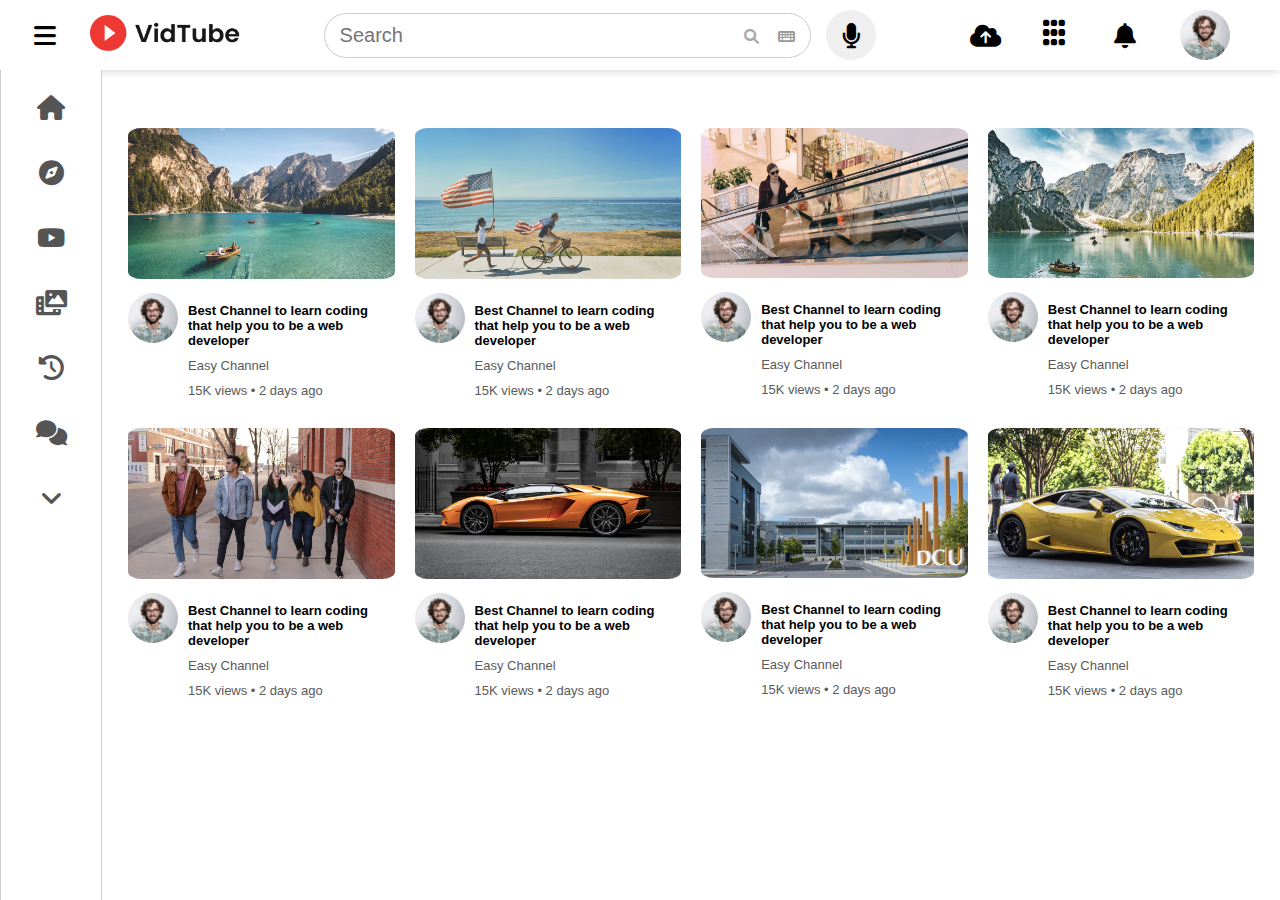
==== index.html @ 940fe359 "Add files via upload" ====
<!-- 
    Tutorial Link : https://www.youtube.com/watch?v=4ykAepVkG5Y
    Channel Name : Easy Tutorials

    Author : Mohamed Radwan
-->

<!DOCTYPE html>
<html lang="en">
<head>
    <meta charset="UTF-8">
    <meta http-equiv="X-UA-Compatible" content="IE=edge">
    <meta name="viewport" content="width=device-width, initial-scale=1.0">
    <link rel="stylesheet" href="css/FontAwesome.css">
    <link rel="stylesheet" href="css/style.css">
    <title>VidTube</title>
</head>
<body>
    <nav>
        <div class="nav-left">
            <i class="menu-icon fa-solid fa-bars"></i>
            <a href="index.html"><img src="images/logo.png" alt=""></a>
        </div>
        <div class="nav-middle">
            <div class="search-box">
                <input type="text" placeholder="Search">
                <i class="search-icon fa-solid fa-magnifying-glass"></i>
                <i class="keyboard-icon fa-solid fa-keyboard"></i>
            </div>
            <i class="search-icon fa-solid fa-magnifying-glass"></i>
            <i class="mic-icon fa-solid fa-microphone"></i>
            
        </div>
        <span class="nav-right">
            <i class="fa-solid fa-cloud-arrow-up"></i>
            <span class="more-icon"></span>
            <i class="fa-solid fa-bell"></i>
            <img src="images/Jack.png" alt="">
        </div>
    </nav>

    <!-- Start Sidebar -->
    <div class="side-bar small-side">
        <div class="shortcut-links">
            <a href="#"><i class="fa-solid fa-house"></i><p>Home</p></a>
            <a href="#"><i class="fa-solid fa-compass"></i><p>Explore</p></a>
            <a href="#"><i class="fa-brands fa-youtube"></i><p>Subscripition</p></a>
            <a href="#"><i class="fa-solid fa-photo-film"></i><p>Libraries</p></a>
            <a href="#"><i class="fa-solid fa-clock-rotate-left"></i><p>History</p></a>
            <a href="#"><i class="fa-solid fa-comments"></i><p>Messages</p></a>
            <a href="#"><i class="fa-solid fa-angle-down"></i><p>Show More</p></a>
        </div>
    </div>
    <!-- End Sidebar -->

    <!-- Start Main -->
    <main class="container">
        <div class="banner">
            <img src="images/banner.png" alt="">
        </div>
        <div class="list-container">
            <div class="vid-list">
                <a href="play-video.html"><img class="thumbnail" src="images/thumbnail1.png" alt=""></a>
                <div class="content">
                    <img src="images/Jack.png" alt="">
                    <div class="vid-info">
                        <a href="play-video.html">Best Channel to learn coding that help you to be a web developer</a>
                        <p class="channel-name">Easy Channel</p>
                        <p>15K views &bull; 2 days ago</p>
                    </div>
                </div>
            </div>
            <div class="vid-list">
                <a href="#"><img class="thumbnail" src="images/thumbnail2.png" alt=""></a>
                <div class="content">
                    <img src="images/Jack.png" alt="">
                    <div class="vid-info">
                        <a href="#">Best Channel to learn coding that help you to be a web developer</a>
                        <p class="channel-name">Easy Channel</p>
                        <p>15K views &bull; 2 days ago</p>
                    </div>
                </div>
            </div>
            <div class="vid-list">
                <a href="#"><img class="thumbnail" src="images/thumbnail3.png" alt=""></a>
                <div class="content">
                    <img src="images/Jack.png" alt="">
                    <div class="vid-info">
                        <a href="#">Best Channel to learn coding that help you to be a web developer</a>
                        <p class="channel-name">Easy Channel</p>
                        <p>15K views &bull; 2 days ago</p>
                    </div>
                </div>
            </div>
            <div class="vid-list">
                <a href="#"><img class="thumbnail" src="images/thumbnail4.png" alt=""></a>
                <div class="content">
                    <img src="images/Jack.png" alt="">
                    <div class="vid-info">
                        <a href="#">Best Channel to learn coding that help you to be a web developer</a>
                        <p class="channel-name">Easy Channel</p>
                        <p>15K views &bull; 2 days ago</p>
                    </div>
                </div>
            </div>
            <div class="vid-list">
                <a href="#"><img class="thumbnail" src="images/thumbnail5.png" alt=""></a>
                <div class="content">
                    <img src="images/Jack.png" alt="">
                    <div class="vid-info">
                        <a href="#">Best Channel to learn coding that help you to be a web developer</a>
                        <p class="channel-name">Easy Channel</p>
                        <p>15K views &bull; 2 days ago</p>
                    </div>
                </div>
            </div>
            <div class="vid-list">
                <a href="#"><img class="thumbnail" src="images/thumbnail6.png" alt=""></a>
                <div class="content">
                    <img src="images/Jack.png" alt="">
                    <div class="vid-info">
                        <a href="#">Best Channel to learn coding that help you to be a web developer</a>
                        <p class="channel-name">Easy Channel</p>
                        <p>15K views &bull; 2 days ago</p>
                    </div>
                </div>
            </div>
            <div class="vid-list">
                <a href="#"><img class="thumbnail" src="images/thumbnail7.png" alt=""></a>
                <div class="content">
                    <img src="images/Jack.png" alt="">
                    <div class="vid-info">
                        <a href="#">Best Channel to learn coding that help you to be a web developer</a>
                        <p class="channel-name">Easy Channel</p>
                        <p>15K views &bull; 2 days ago</p>
                    </div>
                </div>
            </div>
            <div class="vid-list">
                <a href="#"><img class="thumbnail" src="images/thumbnail8.png" alt=""></a>
                <div class="content">
                    <img src="images/Jack.png" alt="">
                    <div class="vid-info">
                        <a href="#">Best Channel to learn coding that help you to be a web developer</a>
                        <p class="channel-name">Easy Channel</p>
                        <p>15K views &bull; 2 days ago</p>
                    </div>
                </div>
            </div>
        </div>
    </main>
    <!-- End Main -->

    <!-- Start SideBar Script -->
    <script>
        var Menu = document.querySelector(".menu-icon");
        var SideBar = document.querySelector(".side-bar");
        var MainSection = document.querySelector(".container");
        Menu.onclick = function(){
            SideBar.classList.toggle("small-side");
            MainSection.classList.toggle("container");
        }
    </script>
</body>
</html>
---- css/style.css ----
/* Public Style */
*{
    box-sizing: border-box;
    padding: 0;
    margin: 0;
}

html{
    scroll-behavior: smooth;
}

body{
    font-family: Arial, Helvetica, sans-serif;
}

/* Start Nav */

nav{
    display: flex;
    justify-content: space-between;
    box-shadow: 0px 0px 10px rgba(0,0,0,0.2);
    padding: 10px 20px;
    position: sticky;
    top: 0;
    /* z-index: 1; */
    background-color: #fff;
}

.nav-left,
.nav-middle,
.nav-right{
    display: flex;
    align-items: center;
}

.nav-left img{
    width: 150px;
    margin-left: 20px;
}

.nav-right img{
    width: 50px;
    border-radius: 50%;
    margin: 0 30px;
}

.nav-left i,
.nav-right i,
.nav-right .more-icon,
.nav-middle .mic-icon,
.nav-middle > .search-icon{
    width: 50px;
    height: 50px;
    border-radius: 50%;
    /* border: 1px solid red; */
    font-size: 25px;
    display: flex;
    justify-content: center;
    align-items: center;
    transition: 0.3s;
}

.nav-right .more-icon{
    margin: 0 20px;
    position: relative;
}

.more-icon::before,
.more-icon::after{
    font-family: "Font Awesome 6 Free";
    font-weight: 900;
    content: "\f58d";
    width: 100%;
    height: 100%;
    padding: 5px;
    position: absolute;
    left: 8px;
}

.more-icon::before{top: 10px;}

.more-icon::after{bottom: -10px;}

.nav-left i:Hover,
.nav-right i:hover,
.nav-right .more-icon:hover,
.nav-middle .mic-icon:hover,
.nav-middle > .search-icon:hover{
    background-color: #DDD;
    cursor: pointer;
}

.nav-middle .search-box{
    border: 1px solid #ccc;
    margin-right: 15px;
    padding: 10px 15px;
    border-radius: 25px;
}

.nav-middle .search-box input{
    width: 400px;
    font-size: 20px;
    border: none;
    outline: none;
    background-color: transparent;
}

.nav-middle .search-icon{
    font-size: 15px;
    margin-right: 15px;
    color: #aaa;
    cursor: pointer;
}

.nav-middle > .search-icon{
    font-size: 25px;
    margin-right: 25px;
    display: none;
}

.nav-middle .search-box .keyboard-icon{
    font-size: 15px;
    color: #999;
    cursor: pointer;
}

.nav-middle .search-box .keyboard-icon:hover{
    color: #000;
}

.nav-middle .mic-icon{
    background-color: #efefef;
}

@media (max-width: 1120px) {
    .nav-middle .search-box{
        display: none;
    }
    .nav-middle > .search-icon{
        display: flex;
    }
}

@media (max-width: 767px){
    .nav-left i,
    .nav-right i,
    .nav-right .more-icon,
    .nav-middle .mic-icon,
    .nav-middle > .search-icon{
        width: 30px;
        height: 30px;
        font-size: 16px;
    }

    .nav-left img{
        width: 70px;
        margin-left: 0px;
    }
    
    .nav-right img{
        width: 30px;
        margin: 0 10px;
    }

    .side-bar{
        display: none;
    }
}

@media (max-width: 550px) {
    .nav-right i, .nav-right .more-icon{
        display: none;
    }
    .nav-middle .mic-icon{
        display: none;
    }
    .nav-middle > .search-icon{
        display: none;
    }
    .nav-middle .search-box{
        display: block;
    }
    .nav-middle .search-box input{
        width: 100px;
        font-size: 16px;
    }
    .nav-middle .search-box i{
        display: none;
    }
}

/* End Nav */

/* Start Sidebar  */

.side-bar{
    /* width: 15%; */
    height: 100vh;
    padding: 0 20px;
    text-align: center;
    position: fixed;
    border: 1px solid #ccc;
    border-top: none;
    background-color: #fff;
}

.side-bar .shortcut-links a{
    margin: 15px 0;
    text-decoration: none;
    color: #000;
    display: flex;
    justify-content: stretch;
    align-items: center;
    margin-bottom: 20px;
}

.small-side .shortcut-links a{
    justify-content: center;
}

.side-bar .shortcut-links a i{
    font-size: 25px;
    color: #555;
    padding: 10px;
    transition: 0.3s;
}

.side-bar .shortcut-links a:hover i{
    color: #000;
}

.small-side{
    width: 8%;
}

.small-side .shortcut-links a p{
    display: none;
}

/* End Sidebar  */

/* Start Main Section */

main{
    /* background-color: #eee; */
    margin: 20px 2% 20px 200px;
}

.container{
    margin: 20px 2% 20px 10%;
}

main .banner{
    width: 100%;
}

main .banner img{
    width: 100%;
    /* border-radius: 10px; */
}

main .list-container{
    display: grid;
    grid-template-columns: repeat(auto-fit , minmax(250px , 1fr));
    gap: 20px;
    margin-top: 20px;
}

.list-container .vid-list .thumbnail{
    width: 100%;
    border-radius: 5%;
}

.list-container .vid-list .content{
    display: flex;
    align-items: flex-start;
    /* justify-content: center; */
    margin-top: 10px;
}

.vid-list .content img{
    width: 50px;
    border-radius: 50%;
}

.vid-list .content .vid-info{
    padding: 10px;
}

.vid-info{
    color: #5a5a5a;
    font-size: 13px;
}

.vid-info a{
    display: block;
    text-decoration: none;
    color: #000;
    font-weight: 600;
    margin-bottom: 5px;
}

.vid-info .channel-name{
    margin: 10px 0;
}

/* End Main Section */

/* ------------------------- Start Play Video Page ------------------------- */

.play-container{
    margin: 20px 30px;
    /* border: 1px solid red; */
}

.play-container .row{
    width: 100%;
    display: flex;
    gap: 30px;
}

@media (max-width: 767px) {
    .play-container .row{
        flex-wrap: wrap;
    }
}

.play-video{
    flex: 70%;
}

.play-video video{
    width: 100%;
}

.play-video .tags{
    color: #00f;
    font-size: 12px;
    margin-top: 10px;
}

.play-video .title{
    font-size: 24px;
    margin-top: 20px;
}

.play-video .play-video-info{
    display: flex;
    justify-content: space-between;
    font-size: 14px;
    color: #999;
    margin-top: 10px;
}

@media (max-width: 767px) {
    .play-video .play-video-info{
        flex-wrap: wrap;
        gap: 20px;
    }
}

.play-video .play-video-info a{
    display: inline-block;
    text-decoration: none;
    color: #999;
    margin: 0 20px;
}

.play-video .play-video-info a i{
    font-size: 20px;
}

.play-video hr{
    margin: 20px 0;
    border: 1px solid #ccc;
}

.play-video .publisher{
    display: flex;
    align-items: center;
}

.play-video .publisher img{
    width: 60px;
    border-radius: 50%;
    margin-right: 20px;
}

.play-video .publisher .profile{
    flex: 1;
}

.publisher .profile p{
    font-weight: 600;
    margin-bottom: 10px;
}

.publisher .profile span{
    font-size: 12px;
    color: #999;
}

.publisher button{
    border: none;
    outline: none;
    background-color: #f00;
    color: #fff;
    font-size: 20px;
    padding: 10px 30px;
    border-radius: 5px;
    cursor: pointer;
}

@media (max-width: 500px) {
    .play-video .publisher{
        flex-wrap: wrap;
    }
    .publisher button{
        margin: 20px 0 0 20px;
    }
}

.vid-description{
    margin: 30px 55px;
    color: #555;
    font-size: 16px;
    line-height: 1.6;
}

.add-comment{
    display: flex;
    align-items: center;
    margin: 30px 0;
}

.add-comment img{
    width: 50px;
    border-radius: 50%;
    margin-right: 20px;
}

.add-comment input{
    flex: 1;
    padding: 10px;
    font-size: 16px;
    border: none;
    border-bottom: 1px solid #ccc;
    outline: none;
}

.old-comments{
    margin: 50px 0 30px 30px;
}

.old-comments .comment{
    display: flex;
    align-items: center;
    margin-top: 20px;
}

.old-comments .comment h3{
    font-size: 16px;
    margin-bottom: 10px;
}

.old-comments .comment h3 span{
    display: inline-block;
    font-size: 12px;
    font-weight: normal;
    color: #999;
    margin-left: 10px;
}

.old-comments img{
    width: 50px;
    border-radius: 50%;
    margin-right: 20px;
}

.old-comments .comment-actions{
    display: flex;
    align-items: center;
    margin: 10px 0;
}

.old-comments .comment-actions a{
    display: inline-block;
    text-decoration: none;
    color: #999;
    margin-right: 15px;
}

.right-side{
    flex: 30%;
}

.side-video-list{
    display: flex;
    justify-content: space-between;
    gap: 10px;
    margin-bottom: 10px;
}

.side-video-list img{
    width: 100%;
}

/* ------------------------- End Play Video Page ------------------------- */
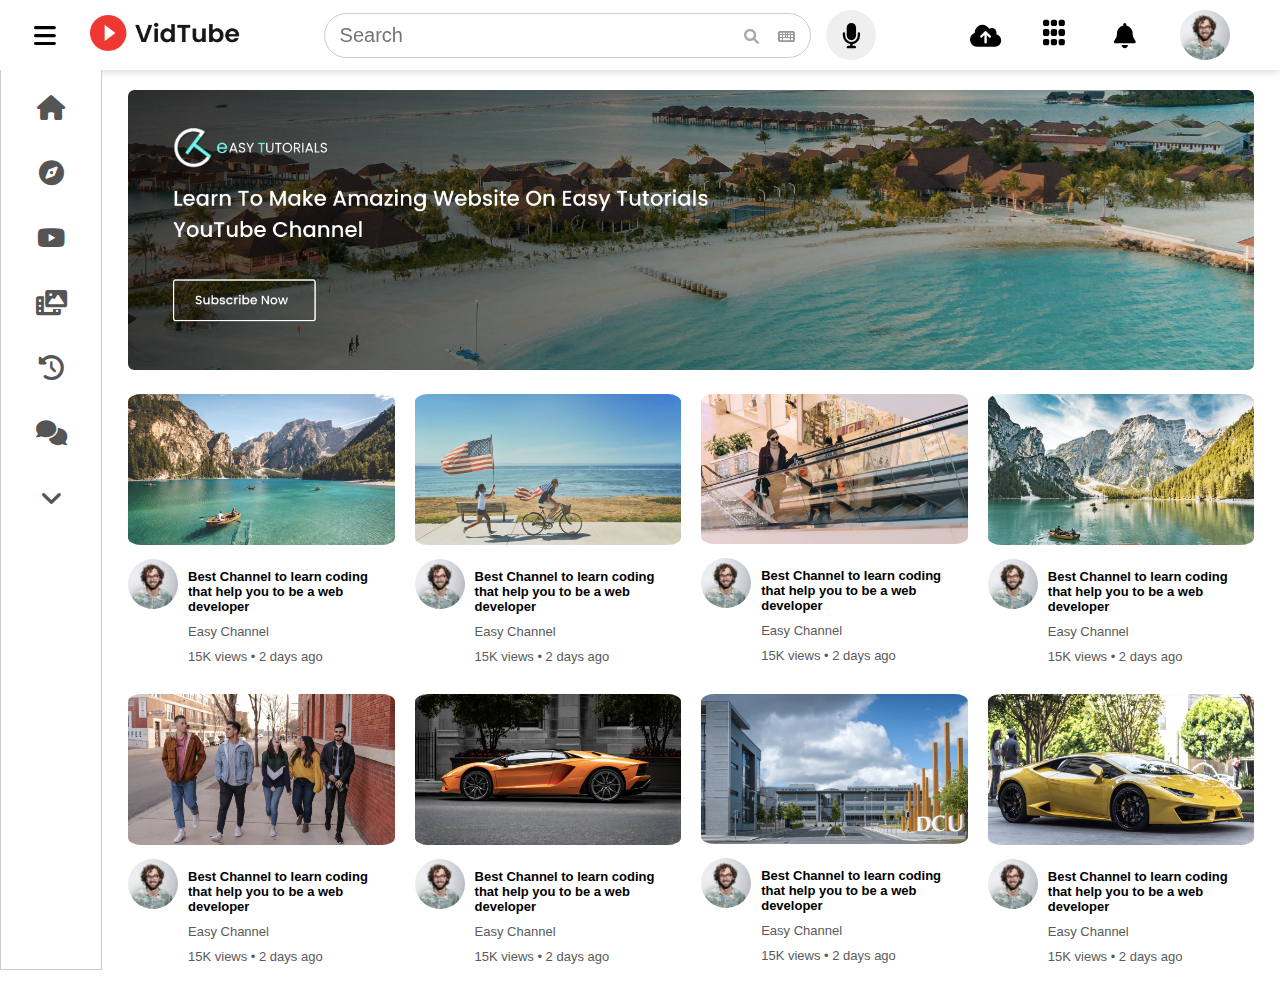
==== commit 7b4bc73a: "Add files via upload" ====
--- a/index.html
+++ b/index.html
@@ -71,77 +71,77 @@
                 </div>
             </div>
             <div class="vid-list">
-                <a href="#"><img class="thumbnail" src="images/thumbnail2.png" alt=""></a>
+                <a href="play-video.html"><img class="thumbnail" src="images/thumbnail2.png" alt=""></a>
                 <div class="content">
                     <img src="images/Jack.png" alt="">
                     <div class="vid-info">
-                        <a href="#">Best Channel to learn coding that help you to be a web developer</a>
+                        <a href="play-video.html">Best Channel to learn coding that help you to be a web developer</a>
                         <p class="channel-name">Easy Channel</p>
                         <p>15K views &bull; 2 days ago</p>
                     </div>
                 </div>
             </div>
             <div class="vid-list">
-                <a href="#"><img class="thumbnail" src="images/thumbnail3.png" alt=""></a>
+                <a href="play-video.html"><img class="thumbnail" src="images/thumbnail3.png" alt=""></a>
                 <div class="content">
                     <img src="images/Jack.png" alt="">
                     <div class="vid-info">
-                        <a href="#">Best Channel to learn coding that help you to be a web developer</a>
+                        <a href="play-video.html">Best Channel to learn coding that help you to be a web developer</a>
                         <p class="channel-name">Easy Channel</p>
                         <p>15K views &bull; 2 days ago</p>
                     </div>
                 </div>
             </div>
             <div class="vid-list">
-                <a href="#"><img class="thumbnail" src="images/thumbnail4.png" alt=""></a>
+                <a href="play-video.html"><img class="thumbnail" src="images/thumbnail4.png" alt=""></a>
                 <div class="content">
                     <img src="images/Jack.png" alt="">
                     <div class="vid-info">
-                        <a href="#">Best Channel to learn coding that help you to be a web developer</a>
+                        <a href="play-video.html">Best Channel to learn coding that help you to be a web developer</a>
                         <p class="channel-name">Easy Channel</p>
                         <p>15K views &bull; 2 days ago</p>
                     </div>
                 </div>
             </div>
             <div class="vid-list">
-                <a href="#"><img class="thumbnail" src="images/thumbnail5.png" alt=""></a>
+                <a href="play-video.html"><img class="thumbnail" src="images/thumbnail5.png" alt=""></a>
                 <div class="content">
                     <img src="images/Jack.png" alt="">
                     <div class="vid-info">
-                        <a href="#">Best Channel to learn coding that help you to be a web developer</a>
+                        <a href="play-video.html">Best Channel to learn coding that help you to be a web developer</a>
                         <p class="channel-name">Easy Channel</p>
                         <p>15K views &bull; 2 days ago</p>
                     </div>
                 </div>
             </div>
             <div class="vid-list">
-                <a href="#"><img class="thumbnail" src="images/thumbnail6.png" alt=""></a>
+                <a href="play-video.html"><img class="thumbnail" src="images/thumbnail6.png" alt=""></a>
                 <div class="content">
                     <img src="images/Jack.png" alt="">
                     <div class="vid-info">
-                        <a href="#">Best Channel to learn coding that help you to be a web developer</a>
+                        <a href="play-video.html">Best Channel to learn coding that help you to be a web developer</a>
                         <p class="channel-name">Easy Channel</p>
                         <p>15K views &bull; 2 days ago</p>
                     </div>
                 </div>
             </div>
             <div class="vid-list">
-                <a href="#"><img class="thumbnail" src="images/thumbnail7.png" alt=""></a>
+                <a href="play-video.html"><img class="thumbnail" src="images/thumbnail7.png" alt=""></a>
                 <div class="content">
                     <img src="images/Jack.png" alt="">
                     <div class="vid-info">
-                        <a href="#">Best Channel to learn coding that help you to be a web developer</a>
+                        <a href="play-video.html">Best Channel to learn coding that help you to be a web developer</a>
                         <p class="channel-name">Easy Channel</p>
                         <p>15K views &bull; 2 days ago</p>
                     </div>
                 </div>
             </div>
             <div class="vid-list">
-                <a href="#"><img class="thumbnail" src="images/thumbnail8.png" alt=""></a>
+                <a href="play-video.html"><img class="thumbnail" src="images/thumbnail8.png" alt=""></a>
                 <div class="content">
                     <img src="images/Jack.png" alt="">
                     <div class="vid-info">
-                        <a href="#">Best Channel to learn coding that help you to be a web developer</a>
+                        <a href="play-video.html">Best Channel to learn coding that help you to be a web developer</a>
                         <p class="channel-name">Easy Channel</p>
                         <p>15K views &bull; 2 days ago</p>
                     </div>
